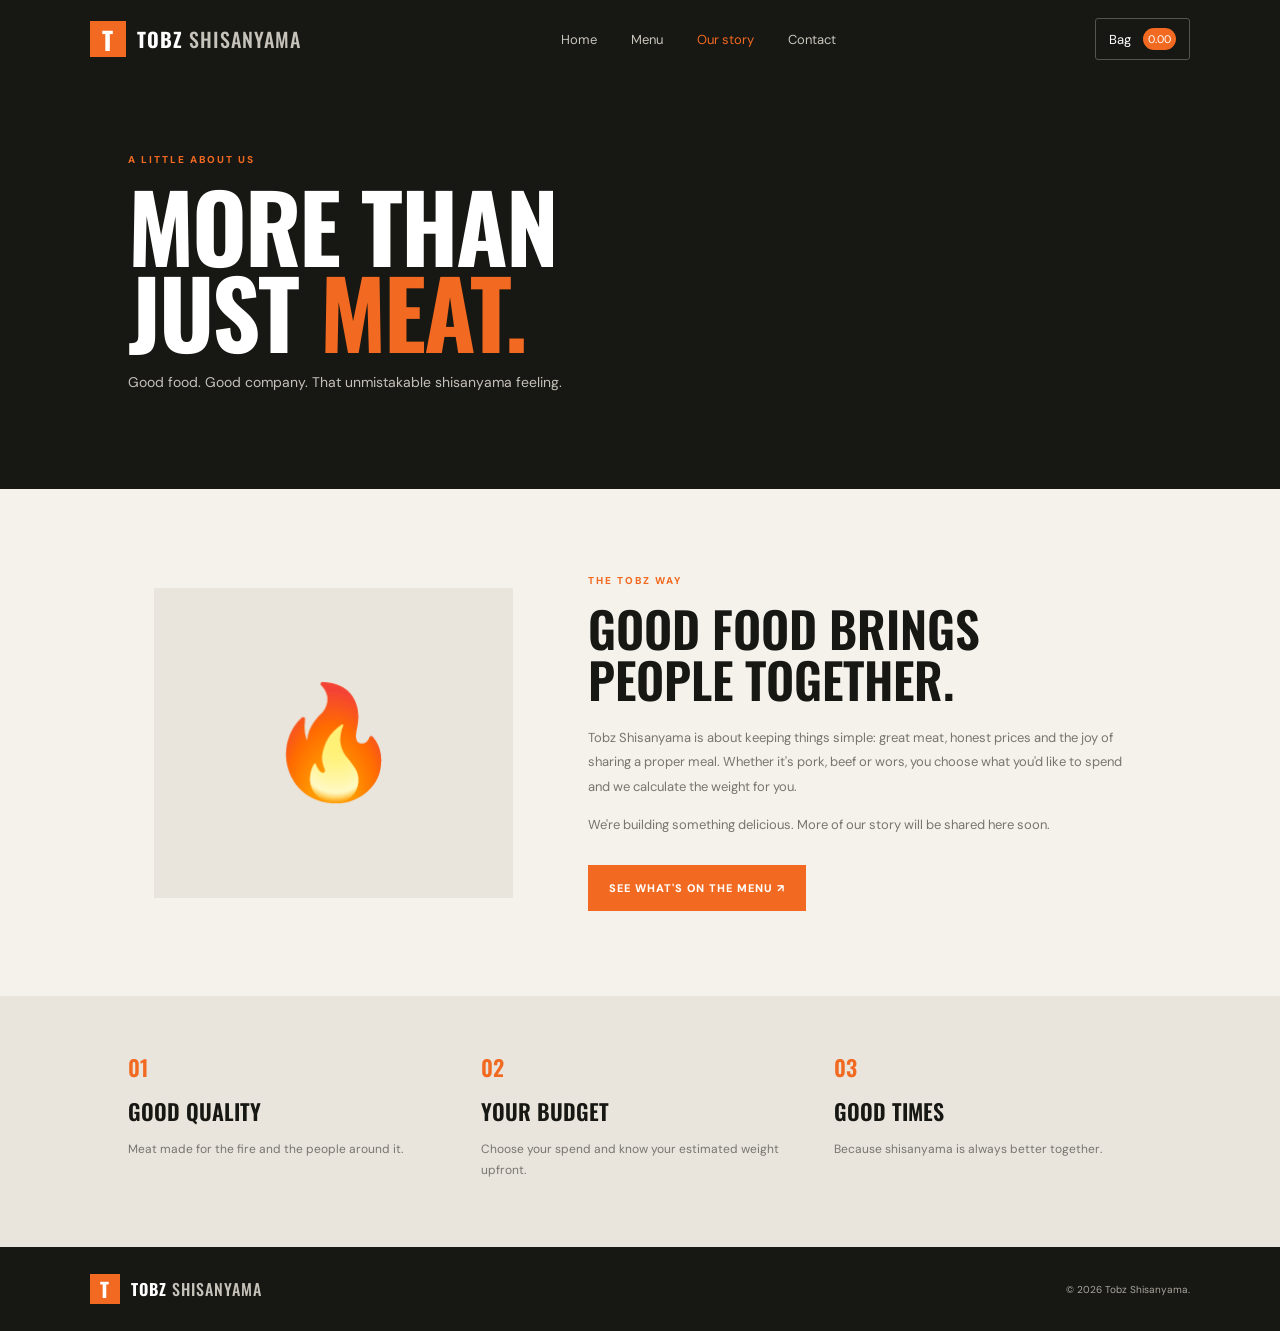
==== about.html @ 57b5cdc3 "Add about.html page" ====
<!DOCTYPE html><html lang="en"><head><meta charset="UTF-8"><meta name="viewport" content="width=device-width, initial-scale=1.0"><meta name="theme-color" content="#171714"><title>Our Story | Tobz Shisanyama</title><link rel="preconnect" href="https://fonts.googleapis.com"><link rel="preconnect" href="https://fonts.gstatic.com" crossorigin><link href="https://fonts.googleapis.com/css2?family=DM+Sans:wght@400;500;600;700;800&family=Oswald:wght@500;600;700&display=swap" rel="stylesheet"><link rel="stylesheet" href="style.css"></head><body>
<header class="site-header"><a class="brand" href="index.html"><span class="brand-mark">T</span><span>TOBZ<span class="brand-light"> SHISANYAMA</span></span></a><nav class="desktop-nav"><a href="index.html">Home</a><a href="menu.html">Menu</a><a class="active" href="about.html">Our story</a><a href="contact.html">Contact</a></nav><button class="cart-trigger" id="open-cart"><span>Bag</span><span class="cart-count" id="cart-count">0</span></button></header>
<main><section class="page-hero"><p class="eyebrow">A LITTLE ABOUT US</p><h1>MORE THAN<br>JUST <em>MEAT.</em></h1><p>Good food. Good company. That unmistakable shisanyama feeling.</p></section><section class="story-content"><div class="story-art">🔥</div><div><p class="eyebrow">THE TOBZ WAY</p><h2>GOOD FOOD BRINGS<br>PEOPLE TOGETHER.</h2><p>Tobz Shisanyama is about keeping things simple: great meat, honest prices and the joy of sharing a proper meal. Whether it's pork, beef or wors, you choose what you'd like to spend and we calculate the weight for you.</p><p>We're building something delicious. More of our story will be shared here soon.</p><a class="primary-button" href="menu.html">SEE WHAT'S ON THE MENU ↗</a></div></section><section class="values-row"><div><span>01</span><h3>GOOD QUALITY</h3><p>Meat made for the fire and the people around it.</p></div><div><span>02</span><h3>YOUR BUDGET</h3><p>Choose your spend and know your estimated weight upfront.</p></div><div><span>03</span><h3>GOOD TIMES</h3><p>Because shisanyama is always better together.</p></div></section></main>
<footer><a class="brand footer-brand" href="index.html"><span class="brand-mark">T</span><span>TOBZ<span class="brand-light"> SHISANYAMA</span></span></a><span>© <span class="year"></span> Tobz Shisanyama.</span></footer><nav class="mobile-nav"><a href="index.html"><span>⌂</span>Home</a><a href="menu.html"><span>☷</span>Menu</a><button id="mobile-cart"><span>▣</span>Bag <i id="mobile-cart-count">0</i></button><a class="selected" href="about.html"><span>✦</span>About</a><a href="contact.html"><span>⌖</span>Contact</a></nav>
<div class="cart-overlay" id="cart-overlay" aria-hidden="true"><aside class="cart-panel" role="dialog" aria-modal="true" aria-labelledby="cart-title"><div class="cart-header"><div><p class="eyebrow">YOUR ORDER</p><h2 id="cart-title">YOUR BAG</h2></div><button class="close-cart" id="close-cart">×</button></div><div class="cart-items" id="cart-items"></div><div class="cart-footer"><div class="cart-total"><span>Subtotal</span><strong id="cart-total">R0.00</strong></div><p class="cart-note">Delivery fees, if applicable, will be confirmed separately.</p><button class="checkout-button" id="checkout-button" disabled>CHECKOUT COMING SOON</button></div></aside></div><script src="script.js"></script></body></html>
---- style.css ----
:root{--ink:#171714;--paper:#f5f2eb;--orange:#f26a21;--muted:#77756f;--line:#dedbd3;--white:#fff;--font:'DM Sans',sans-serif;--display:'Oswald',sans-serif}*{box-sizing:border-box}html{scroll-behavior:smooth;scroll-padding-top:90px}body{margin:0;background:var(--paper);color:var(--ink);font-family:var(--font)}a{color:inherit;text-decoration:none}button,input{font:inherit}button{cursor:pointer}.site-header{height:78px;padding:0 7%;display:flex;align-items:center;justify-content:space-between;background:var(--ink);color:white;position:sticky;top:0;z-index:5}.brand{display:flex;align-items:center;gap:11px;font-family:var(--display);font-size:20px;font-weight:700;letter-spacing:1px}.brand-mark{display:grid;place-items:center;width:36px;height:36px;background:var(--orange);color:white;font-size:25px}.brand-light{font-weight:500;color:#c6c3bb}.desktop-nav{display:flex;gap:34px;color:#c9c6bd;font-size:13px}.desktop-nav a:hover,.desktop-nav a.active{color:var(--orange)}.cart-trigger{display:flex;align-items:center;gap:12px;border:1px solid #55534d;background:transparent;color:white;border-radius:3px;padding:9px 13px;font-size:13px}.cart-count{display:grid;place-items:center;min-width:22px;height:22px;padding:0 5px;border-radius:50px;background:var(--orange);font-size:11px}.hero{position:relative;min-height:570px;background:var(--ink);color:white;padding:78px 10% 75px;display:grid;grid-template-columns:1fr 1fr;align-items:center;gap:5%;overflow:hidden}.hero-copy{position:relative;z-index:1}.eyebrow{font-size:10px;font-weight:800;letter-spacing:2px;color:var(--orange);margin:0 0 16px}.eyebrow span{display:inline-block;width:23px;height:2px;background:var(--orange);vertical-align:middle;margin-right:8px}.hero h1,.page-hero h1{font:700 clamp(65px,8vw,108px)/.91 var(--display);letter-spacing:-2px;margin:0 0 25px}.hero h1 em,.page-hero h1 em{font-style:normal;color:var(--orange)}.hero-description{max-width:430px;color:#c4c1b9;font-size:14px;line-height:1.8;margin-bottom:28px}.primary-button{display:inline-flex;align-items:center;gap:24px;background:var(--orange);color:white;padding:16px 21px;font-size:11px;font-weight:800;letter-spacing:1px;border:0;transition:.2s}.primary-button:hover,.add-button:hover{background:#d9530e;transform:translateY(-2px)}.hero-note{margin-top:38px;color:#aaa79e;font-size:9px;letter-spacing:1.5px}.hero-visual{position:relative;min-height:340px;display:grid;place-items:center}.hero-image-placeholder{width:100%;height:340px;background:linear-gradient(140deg,#39352d,#24231e);border:1px solid #49453c;display:flex;flex-direction:column;align-items:center;justify-content:center;gap:15px;color:#aaa69b;font-size:9px;letter-spacing:2px;text-align:center}.placeholder-icon{font-size:65px}.hero-stamp{position:absolute;bottom:5px;left:-25px;width:100px;height:100px;background:var(--orange);border-radius:50%;display:flex;flex-direction:column;align-items:center;justify-content:center;transform:rotate(-12deg)}.hero-stamp strong{font:700 29px var(--display)}.hero-stamp span{font-size:8px;line-height:1.3;letter-spacing:1px;text-align:center}.hero-bottom{position:absolute;bottom:20px;left:10%;font:600 11px var(--display);letter-spacing:2px;color:#8b887e}.hero-bottom span{color:var(--orange);padding:0 9px}.home-intro{padding:68px 10%;display:flex;align-items:center;justify-content:space-between;gap:45px}.home-intro h2,.section-heading h2,.about-section h2,.contact-strip h2,.story-content h2{font:600 clamp(34px,4vw,49px)/1.05 var(--display);margin:0}.home-intro>p{max-width:420px;font-size:13px;line-height:1.8;color:var(--muted)}.quick-menu{padding:45px 10% 90px}.section-heading{display:flex;justify-content:space-between;align-items:end}.text-link{font-size:11px;font-weight:800;color:var(--orange);letter-spacing:1px}.quick-grid{display:grid;grid-template-columns:repeat(3,1fr);gap:18px;margin-top:30px}.quick-card{position:relative;background:#e9e5dc;padding:28px;min-height:205px;display:flex;flex-direction:column;align-items:flex-start;justify-content:flex-end;transition:.2s}.quick-card:hover{transform:translateY(-4px);background:#e2dcd0}.quick-emoji{position:absolute;top:20px;right:22px;font-size:40px}.quick-type{font-size:10px;font-weight:800;letter-spacing:2px;color:var(--orange)}.quick-card strong{font:600 32px var(--display);margin-top:7px}.quick-card strong small{font:400 12px var(--font);color:var(--muted)}.quick-arrow{position:absolute;bottom:25px;right:25px;font-size:22px}.contact-strip{padding:70px 10%;display:flex;justify-content:space-between;align-items:center;gap:20px}.contact-strip .eyebrow{margin-bottom:12px}footer{background:var(--ink);color:#aaa79e;padding:27px 7%;display:flex;justify-content:space-between;align-items:center;font-size:10px}.footer-brand{color:white;font-size:16px}.footer-brand .brand-mark{width:30px;height:30px;font-size:20px}.page-hero{background:var(--ink);color:white;padding:75px 10% 80px}.page-hero h1{font-size:clamp(60px,8vw,94px);margin-bottom:18px}.page-hero>p:last-child{max-width:540px;color:#c4c1b9;font-size:14px;line-height:1.7}.menu-section{padding:55px 10% 90px}.price-explainer{display:flex;align-items:center;gap:17px;background:#e9e5dc;padding:20px 23px;margin-bottom:28px}.explainer-icon{display:grid;place-items:center;flex:0 0 42px;height:42px;background:var(--orange);color:white;font-size:26px}.price-explainer strong{font:600 19px var(--display)}.price-explainer p{font-size:11px;color:var(--muted);margin:5px 0 0}.category-tabs{display:flex;gap:8px;margin:28px 0}.category-tab{border:1px solid var(--line);background:transparent;padding:10px 19px;font-size:11px;font-weight:700;color:#68665f;border-radius:2px}.category-tab.active,.category-tab:hover{background:var(--ink);border-color:var(--ink);color:white}.product-grid{display:grid;grid-template-columns:repeat(3,1fr);gap:20px}.product-card{background:white;border:1px solid #e9e6df;min-width:0;scroll-margin-top:95px}.product-image-placeholder{height:205px;background:#e9e5dc;display:flex;flex-direction:column;justify-content:center;align-items:center;gap:10px;color:#aaa397}.product-image-placeholder span{font-size:48px}.product-image-placeholder small{font-size:8px;letter-spacing:2px}.product-info{padding:20px}.product-category{font-size:9px;font-weight:800;letter-spacing:1.7px;color:var(--orange)}.product-info h3{font:600 25px var(--display);margin:7px 0}.product-price{font-size:13px;font-weight:800;margin:0 0 20px}.product-price span{font-weight:400;color:var(--muted)}.amount-label{display:block;font-size:9px;font-weight:800;letter-spacing:1px;color:#77756f}.amount-input-wrap{height:47px;margin-top:9px;border:1px solid var(--line);display:flex;align-items:center;background:#fff}.amount-input-wrap b{padding-left:13px;color:var(--orange);font-size:15px}.amount-input-wrap input{width:100%;height:100%;border:0;outline:0;padding:0 12px;font-size:16px;font-weight:700;color:var(--ink);background:transparent}.amount-input-wrap:focus-within{border-color:var(--orange)}.weight-result{display:flex;justify-content:space-between;align-items:center;padding:14px 0;border-bottom:1px solid var(--line);margin-bottom:15px}.weight-result span{font-size:9px;font-weight:800;letter-spacing:1px;color:var(--muted)}.weight-result strong{font:600 22px var(--display)}.add-button{width:100%;display:flex;justify-content:space-between;align-items:center;background:var(--ink);color:white;border:0;padding:14px 16px;font-size:10px;font-weight:800;letter-spacing:1px;transition:.2s}.add-button span{font-size:17px}.menu-footnote{font-size:10px;color:var(--muted);margin-top:23px}.story-content{padding:85px 12%;display:grid;grid-template-columns:.8fr 1.2fr;gap:75px;align-items:center}.story-art{min-height:310px;background:#e9e5dc;display:grid;place-items:center;font-size:110px}.story-content h2{margin-bottom:20px}.story-content p:not(.eyebrow){font-size:13px;line-height:1.9;color:var(--muted)}.story-content .primary-button{margin-top:15px}.values-row{background:#e9e5dc;padding:55px 10%;display:grid;grid-template-columns:repeat(3,1fr);gap:35px}.values-row span{color:var(--orange);font:600 22px var(--display)}.values-row h3{font:600 22px var(--display);margin:12px 0 5px}.values-row p{font-size:12px;color:var(--muted);line-height:1.7}.contact-content{padding:65px 10% 85px;display:grid;grid-template-columns:repeat(3,1fr);gap:18px}.contact-card{background:#e9e5dc;padding:27px;min-height:225px}.contact-icon{font-size:27px;color:var(--orange)}.contact-card .eyebrow{margin:17px 0 8px}.contact-card h2{font:600 23px var(--display);margin:0}.contact-card p:last-child{font-size:12px;color:var(--muted);line-height:1.6}.mobile-nav{display:none}.cart-overlay{position:fixed;inset:0;background:#0009;z-index:20;display:flex;justify-content:flex-end;opacity:0;visibility:hidden;transition:.25s}.cart-overlay.open{opacity:1;visibility:visible}.cart-panel{background:var(--paper);width:min(450px,100%);height:100%;padding:27px;display:flex;flex-direction:column;transform:translateX(100%);transition:.25s}.cart-overlay.open .cart-panel{transform:translateX(0)}.cart-header{display:flex;justify-content:space-between;align-items:center;border-bottom:1px solid var(--line);padding-bottom:18px}.cart-header .eyebrow{margin-bottom:7px}.cart-header h2{font:600 29px var(--display);margin:0}.close-cart{font-size:30px;border:0;background:none}.cart-items{flex:1;overflow:auto;padding:12px 0}.empty-cart{text-align:center;padding:65px 10px;color:var(--muted)}.empty-cart span{font-size:40px}.empty-cart h3{color:var(--ink);font:600 23px var(--display)}.empty-cart p{font-size:12px}.cart-footer{border-top:1px solid var(--line);padding-top:18px}.cart-total{display:flex;justify-content:space-between;font-size:14px}.cart-total strong{font-size:18px}.cart-note{font-size:10px;color:var(--muted);line-height:1.5}.checkout-button{width:100%;padding:16px;background:var(--ink);color:white;border:0;font-size:11px;font-weight:800;letter-spacing:1px}.checkout-button:disabled{opacity:.4;cursor:not-allowed}.cart-line{display:flex;justify-content:space-between;gap:12px;padding:15px 0;border-bottom:1px solid var(--line)}.cart-line h4{margin:0 0 5px;font:600 19px var(--display)}.cart-line p{font-size:11px;color:var(--muted);margin:0}.cart-line input{width:82px;padding:8px;border:1px solid var(--line);background:white}.remove-item{border:0;background:none;color:#b64b25;font-size:11px;padding:9px 0}.cart-line-price{font-weight:800;color:var(--ink);margin-top:5px!important}.sr-only{position:absolute;width:1px;height:1px;padding:0;margin:-1px;overflow:hidden;clip:rect(0,0,0,0);white-space:nowrap;border:0}
@media(max-width:800px){.site-header{height:68px;padding:0 5%}.brand{font-size:16px}.desktop-nav{gap:16px;font-size:11px}.hero{padding:65px 7% 75px;min-height:auto}.hero h1{font-size:75px}.hero-visual,.hero-image-placeholder{min-height:270px;height:270px}.home-intro{padding:55px 7%;gap:25px}.quick-menu{padding:40px 7% 65px}.menu-section{padding:42px 6% 75px}.product-grid{grid-template-columns:repeat(2,1fr)}.product-image-placeholder{height:170px}.story-content{padding:60px 7%;gap:35px}.contact-content{padding:50px 7%;gap:12px}.contact-card{padding:20px}.values-row{padding:45px 7%;gap:20px}}
@media(max-width:600px){body{padding-bottom:68px}.site-header{height:64px;padding:0 5%}.brand{font-size:16px}.brand-light{display:none}.desktop-nav{display:none}.cart-trigger{padding:7px 10px}.hero{grid-template-columns:1fr;padding:55px 7% 76px;gap:30px}.hero h1{font-size:73px}.hero-description{font-size:13px}.hero-visual,.hero-image-placeholder{height:235px;min-height:235px}.hero-stamp{width:82px;height:82px;left:-9px}.hero-bottom{left:7%;font-size:9px}.home-intro{padding:48px 7%;display:block}.home-intro h2,.section-heading h2{font-size:37px}.home-intro>p{margin-top:16px}.quick-menu{padding:35px 6% 55px}.section-heading{align-items:flex-start;gap:15px;flex-direction:column}.quick-grid{grid-template-columns:1fr;gap:10px}.quick-card{min-height:155px}.contact-strip{padding:50px 7%;align-items:flex-start;flex-direction:column}.contact-strip h2{font-size:35px}.page-hero{padding:58px 7% 60px}.page-hero h1{font-size:68px}.menu-section{padding:30px 5% 55px}.price-explainer{padding:15px;align-items:flex-start}.price-explainer strong{font-size:16px}.category-tabs{overflow-x:auto;white-space:nowrap}.category-tab{flex:0 0 auto}.product-grid{grid-template-columns:1fr;gap:15px}.product-image-placeholder{height:200px}.product-info{padding:19px}.story-content{padding:48px 7%;grid-template-columns:1fr;gap:28px}.story-art{min-height:180px;font-size:80px}.values-row{padding:40px 8%;grid-template-columns:1fr;gap:22px}.values-row h3{margin:6px 0}.contact-content{padding:35px 6% 50px;grid-template-columns:1fr}.contact-card{min-height:160px}.mobile-nav{position:fixed;bottom:0;left:0;right:0;height:66px;z-index:9;background:#fff;border-top:1px solid var(--line);display:flex;justify-content:space-around;align-items:center;padding:4px 5px calc(4px + env(safe-area-inset-bottom));box-shadow:0 -4px 18px #1717140c}.mobile-nav a,.mobile-nav button{position:relative;display:flex;flex:1;flex-direction:column;align-items:center;justify-content:center;gap:3px;background:none;border:0;color:#89867e;font-size:9px;font-weight:700}.mobile-nav a span,.mobile-nav button span{font-size:19px;line-height:1.1}.mobile-nav .selected{color:var(--orange)}.mobile-nav i{position:absolute;top:0;right:calc(50% - 21px);font-style:normal;font-size:8px;min-width:15px;height:15px;border-radius:50%;background:var(--orange);color:white;display:grid;place-items:center}.cart-panel{padding:22px}.footer-brand{font-size:15px}footer{padding:24px 6%;gap:12px;align-items:flex-start;flex-direction:column}}
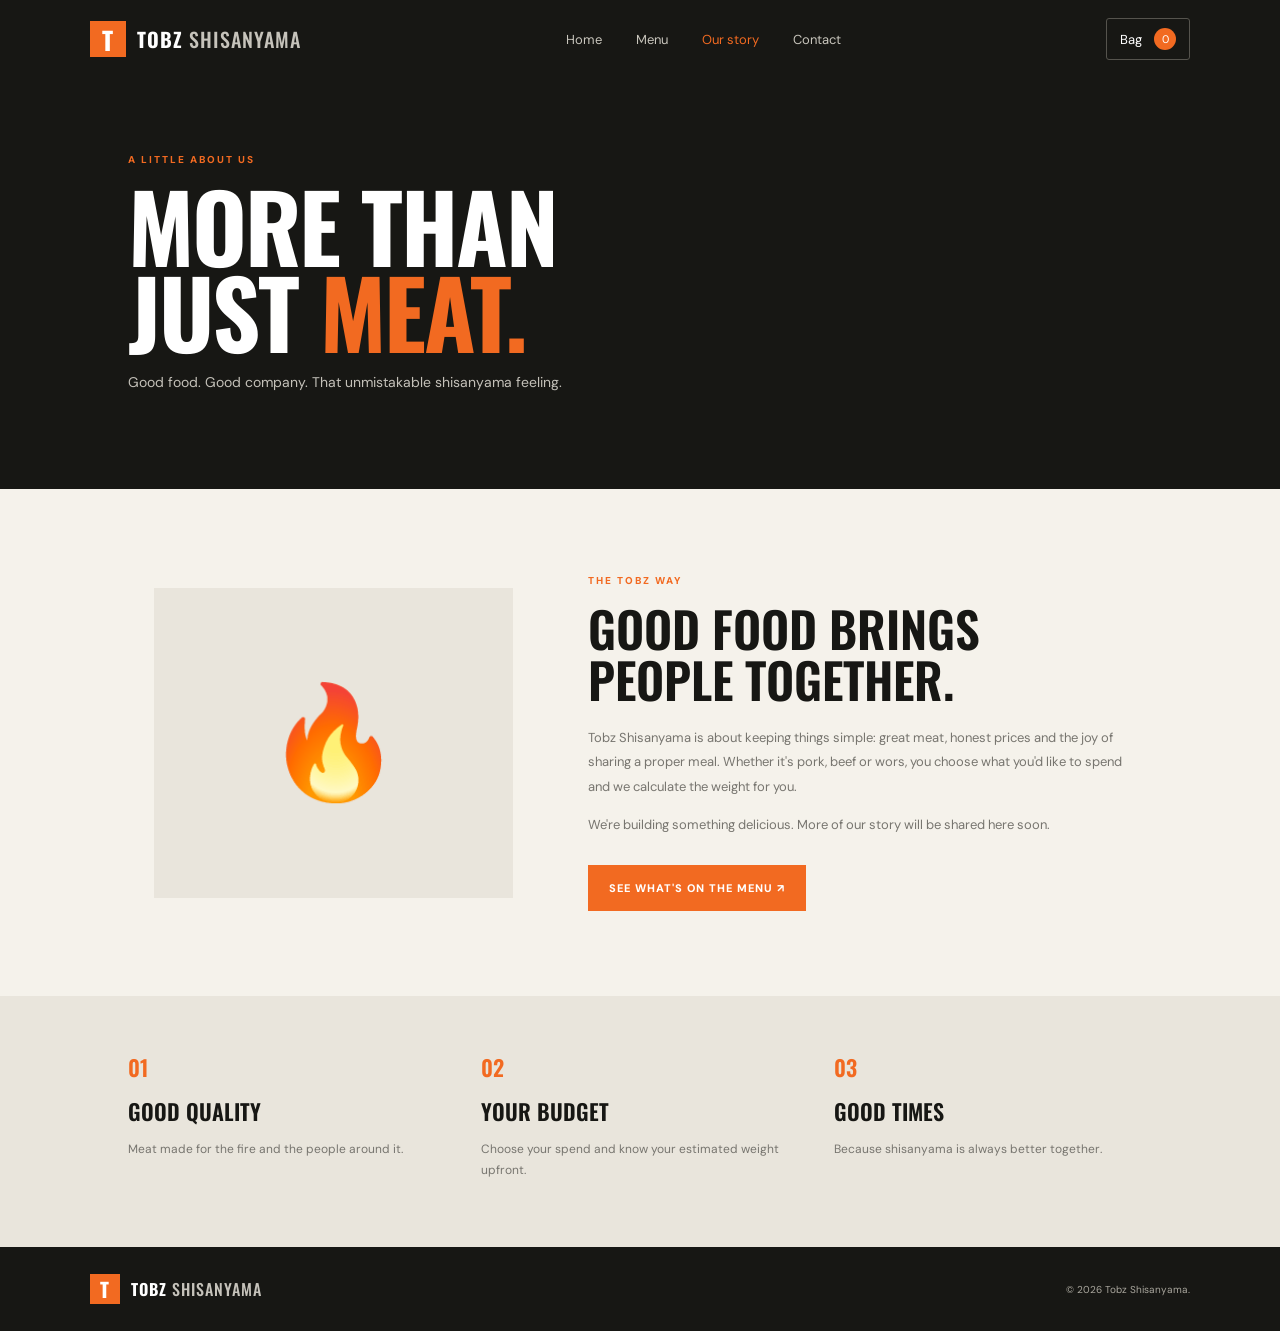
==== commit 8527e0ae: "Integrate PWA metadata and service worker" ====
--- a/about.html
+++ b/about.html
@@ -1,5 +1,22 @@
-<!DOCTYPE html><html lang="en"><head><meta charset="UTF-8"><meta name="viewport" content="width=device-width, initial-scale=1.0"><meta name="theme-color" content="#171714"><title>Our Story | Tobz Shisanyama</title><link rel="preconnect" href="https://fonts.googleapis.com"><link rel="preconnect" href="https://fonts.gstatic.com" crossorigin><link href="https://fonts.googleapis.com/css2?family=DM+Sans:wght@400;500;600;700;800&family=Oswald:wght@500;600;700&display=swap" rel="stylesheet"><link rel="stylesheet" href="style.css"></head><body>
+<!DOCTYPE html><html lang="en"><head><meta charset="UTF-8"><meta name="viewport" content="width=device-width, initial-scale=1.0"><meta name="theme-color" content="#171714"><title>Our Story | Tobz Shisanyama</title><link rel="preconnect" href="https://fonts.googleapis.com"><link rel="preconnect" href="https://fonts.gstatic.com" crossorigin><link href="https://fonts.googleapis.com/css2?family=DM+Sans:wght@400;500;600;700;800&family=Oswald:wght@500;600;700&display=swap" rel="stylesheet"><link rel="stylesheet" href="style.css">
+  <link rel="manifest" href="./manifest.json">
+  <link rel="icon" type="image/png" sizes="192x192" href="./icons/icon-192.png">
+  <link rel="apple-touch-icon" href="./icons/icon-192.png">
+  <meta name="apple-mobile-web-app-capable" content="yes">
+  <meta name="apple-mobile-web-app-status-bar-style" content="black-translucent">
+  <meta name="apple-mobile-web-app-title" content="Tobz Shisanyama">
+  <meta name="mobile-web-app-capable" content="yes">
+  <meta name="msapplication-TileColor" content="#171714">
+</head><body>
 <header class="site-header"><a class="brand" href="index.html"><span class="brand-mark">T</span><span>TOBZ<span class="brand-light"> SHISANYAMA</span></span></a><nav class="desktop-nav"><a href="index.html">Home</a><a href="menu.html">Menu</a><a class="active" href="about.html">Our story</a><a href="contact.html">Contact</a></nav><button class="cart-trigger" id="open-cart"><span>Bag</span><span class="cart-count" id="cart-count">0</span></button></header>
 <main><section class="page-hero"><p class="eyebrow">A LITTLE ABOUT US</p><h1>MORE THAN<br>JUST <em>MEAT.</em></h1><p>Good food. Good company. That unmistakable shisanyama feeling.</p></section><section class="story-content"><div class="story-art">🔥</div><div><p class="eyebrow">THE TOBZ WAY</p><h2>GOOD FOOD BRINGS<br>PEOPLE TOGETHER.</h2><p>Tobz Shisanyama is about keeping things simple: great meat, honest prices and the joy of sharing a proper meal. Whether it's pork, beef or wors, you choose what you'd like to spend and we calculate the weight for you.</p><p>We're building something delicious. More of our story will be shared here soon.</p><a class="primary-button" href="menu.html">SEE WHAT'S ON THE MENU ↗</a></div></section><section class="values-row"><div><span>01</span><h3>GOOD QUALITY</h3><p>Meat made for the fire and the people around it.</p></div><div><span>02</span><h3>YOUR BUDGET</h3><p>Choose your spend and know your estimated weight upfront.</p></div><div><span>03</span><h3>GOOD TIMES</h3><p>Because shisanyama is always better together.</p></div></section></main>
 <footer><a class="brand footer-brand" href="index.html"><span class="brand-mark">T</span><span>TOBZ<span class="brand-light"> SHISANYAMA</span></span></a><span>© <span class="year"></span> Tobz Shisanyama.</span></footer><nav class="mobile-nav"><a href="index.html"><span>⌂</span>Home</a><a href="menu.html"><span>☷</span>Menu</a><button id="mobile-cart"><span>▣</span>Bag <i id="mobile-cart-count">0</i></button><a class="selected" href="about.html"><span>✦</span>About</a><a href="contact.html"><span>⌖</span>Contact</a></nav>
-<div class="cart-overlay" id="cart-overlay" aria-hidden="true"><aside class="cart-panel" role="dialog" aria-modal="true" aria-labelledby="cart-title"><div class="cart-header"><div><p class="eyebrow">YOUR ORDER</p><h2 id="cart-title">YOUR BAG</h2></div><button class="close-cart" id="close-cart">×</button></div><div class="cart-items" id="cart-items"></div><div class="cart-footer"><div class="cart-total"><span>Subtotal</span><strong id="cart-total">R0.00</strong></div><p class="cart-note">Delivery fees, if applicable, will be confirmed separately.</p><button class="checkout-button" id="checkout-button" disabled>CHECKOUT COMING SOON</button></div></aside></div><script src="script.js"></script></body></html>+<div class="cart-overlay" id="cart-overlay" aria-hidden="true"><aside class="cart-panel" role="dialog" aria-modal="true" aria-labelledby="cart-title"><div class="cart-header"><div><p class="eyebrow">YOUR ORDER</p><h2 id="cart-title">YOUR BAG</h2></div><button class="close-cart" id="close-cart">×</button></div><div class="cart-items" id="cart-items"></div><div class="cart-footer"><div class="cart-total"><span>Subtotal</span><strong id="cart-total">R0.00</strong></div><p class="cart-note">Delivery fees, if applicable, will be confirmed separately.</p><button class="checkout-button" id="checkout-button" disabled>CHECKOUT COMING SOON</button></div></aside></div><script src="script.js"></script>
+<script>
+if ("serviceWorker" in navigator) {
+  window.addEventListener("load", () => {
+    navigator.serviceWorker.register("./service-worker.js", { scope: "./" }).catch(() => {});
+  });
+}
+</script>
+</body></html>
--- a/style.css
+++ b/style.css
@@ -1,3 +1,12 @@
 :root{--ink:#171714;--paper:#f5f2eb;--orange:#f26a21;--muted:#77756f;--line:#dedbd3;--white:#fff;--font:'DM Sans',sans-serif;--display:'Oswald',sans-serif}*{box-sizing:border-box}html{scroll-behavior:smooth;scroll-padding-top:90px}body{margin:0;background:var(--paper);color:var(--ink);font-family:var(--font)}a{color:inherit;text-decoration:none}button,input{font:inherit}button{cursor:pointer}.site-header{height:78px;padding:0 7%;display:flex;align-items:center;justify-content:space-between;background:var(--ink);color:white;position:sticky;top:0;z-index:5}.brand{display:flex;align-items:center;gap:11px;font-family:var(--display);font-size:20px;font-weight:700;letter-spacing:1px}.brand-mark{display:grid;place-items:center;width:36px;height:36px;background:var(--orange);color:white;font-size:25px}.brand-light{font-weight:500;color:#c6c3bb}.desktop-nav{display:flex;gap:34px;color:#c9c6bd;font-size:13px}.desktop-nav a:hover,.desktop-nav a.active{color:var(--orange)}.cart-trigger{display:flex;align-items:center;gap:12px;border:1px solid #55534d;background:transparent;color:white;border-radius:3px;padding:9px 13px;font-size:13px}.cart-count{display:grid;place-items:center;min-width:22px;height:22px;padding:0 5px;border-radius:50px;background:var(--orange);font-size:11px}.hero{position:relative;min-height:570px;background:var(--ink);color:white;padding:78px 10% 75px;display:grid;grid-template-columns:1fr 1fr;align-items:center;gap:5%;overflow:hidden}.hero-copy{position:relative;z-index:1}.eyebrow{font-size:10px;font-weight:800;letter-spacing:2px;color:var(--orange);margin:0 0 16px}.eyebrow span{display:inline-block;width:23px;height:2px;background:var(--orange);vertical-align:middle;margin-right:8px}.hero h1,.page-hero h1{font:700 clamp(65px,8vw,108px)/.91 var(--display);letter-spacing:-2px;margin:0 0 25px}.hero h1 em,.page-hero h1 em{font-style:normal;color:var(--orange)}.hero-description{max-width:430px;color:#c4c1b9;font-size:14px;line-height:1.8;margin-bottom:28px}.primary-button{display:inline-flex;align-items:center;gap:24px;background:var(--orange);color:white;padding:16px 21px;font-size:11px;font-weight:800;letter-spacing:1px;border:0;transition:.2s}.primary-button:hover,.add-button:hover{background:#d9530e;transform:translateY(-2px)}.hero-note{margin-top:38px;color:#aaa79e;font-size:9px;letter-spacing:1.5px}.hero-visual{position:relative;min-height:340px;display:grid;place-items:center}.hero-image-placeholder{width:100%;height:340px;background:linear-gradient(140deg,#39352d,#24231e);border:1px solid #49453c;display:flex;flex-direction:column;align-items:center;justify-content:center;gap:15px;color:#aaa69b;font-size:9px;letter-spacing:2px;text-align:center}.placeholder-icon{font-size:65px}.hero-stamp{position:absolute;bottom:5px;left:-25px;width:100px;height:100px;background:var(--orange);border-radius:50%;display:flex;flex-direction:column;align-items:center;justify-content:center;transform:rotate(-12deg)}.hero-stamp strong{font:700 29px var(--display)}.hero-stamp span{font-size:8px;line-height:1.3;letter-spacing:1px;text-align:center}.hero-bottom{position:absolute;bottom:20px;left:10%;font:600 11px var(--display);letter-spacing:2px;color:#8b887e}.hero-bottom span{color:var(--orange);padding:0 9px}.home-intro{padding:68px 10%;display:flex;align-items:center;justify-content:space-between;gap:45px}.home-intro h2,.section-heading h2,.about-section h2,.contact-strip h2,.story-content h2{font:600 clamp(34px,4vw,49px)/1.05 var(--display);margin:0}.home-intro>p{max-width:420px;font-size:13px;line-height:1.8;color:var(--muted)}.quick-menu{padding:45px 10% 90px}.section-heading{display:flex;justify-content:space-between;align-items:end}.text-link{font-size:11px;font-weight:800;color:var(--orange);letter-spacing:1px}.quick-grid{display:grid;grid-template-columns:repeat(3,1fr);gap:18px;margin-top:30px}.quick-card{position:relative;background:#e9e5dc;padding:28px;min-height:205px;display:flex;flex-direction:column;align-items:flex-start;justify-content:flex-end;transition:.2s}.quick-card:hover{transform:translateY(-4px);background:#e2dcd0}.quick-emoji{position:absolute;top:20px;right:22px;font-size:40px}.quick-type{font-size:10px;font-weight:800;letter-spacing:2px;color:var(--orange)}.quick-card strong{font:600 32px var(--display);margin-top:7px}.quick-card strong small{font:400 12px var(--font);color:var(--muted)}.quick-arrow{position:absolute;bottom:25px;right:25px;font-size:22px}.contact-strip{padding:70px 10%;display:flex;justify-content:space-between;align-items:center;gap:20px}.contact-strip .eyebrow{margin-bottom:12px}footer{background:var(--ink);color:#aaa79e;padding:27px 7%;display:flex;justify-content:space-between;align-items:center;font-size:10px}.footer-brand{color:white;font-size:16px}.footer-brand .brand-mark{width:30px;height:30px;font-size:20px}.page-hero{background:var(--ink);color:white;padding:75px 10% 80px}.page-hero h1{font-size:clamp(60px,8vw,94px);margin-bottom:18px}.page-hero>p:last-child{max-width:540px;color:#c4c1b9;font-size:14px;line-height:1.7}.menu-section{padding:55px 10% 90px}.price-explainer{display:flex;align-items:center;gap:17px;background:#e9e5dc;padding:20px 23px;margin-bottom:28px}.explainer-icon{display:grid;place-items:center;flex:0 0 42px;height:42px;background:var(--orange);color:white;font-size:26px}.price-explainer strong{font:600 19px var(--display)}.price-explainer p{font-size:11px;color:var(--muted);margin:5px 0 0}.category-tabs{display:flex;gap:8px;margin:28px 0}.category-tab{border:1px solid var(--line);background:transparent;padding:10px 19px;font-size:11px;font-weight:700;color:#68665f;border-radius:2px}.category-tab.active,.category-tab:hover{background:var(--ink);border-color:var(--ink);color:white}.product-grid{display:grid;grid-template-columns:repeat(3,1fr);gap:20px}.product-card{background:white;border:1px solid #e9e6df;min-width:0;scroll-margin-top:95px}.product-image-placeholder{height:205px;background:#e9e5dc;display:flex;flex-direction:column;justify-content:center;align-items:center;gap:10px;color:#aaa397}.product-image-placeholder span{font-size:48px}.product-image-placeholder small{font-size:8px;letter-spacing:2px}.product-info{padding:20px}.product-category{font-size:9px;font-weight:800;letter-spacing:1.7px;color:var(--orange)}.product-info h3{font:600 25px var(--display);margin:7px 0}.product-price{font-size:13px;font-weight:800;margin:0 0 20px}.product-price span{font-weight:400;color:var(--muted)}.amount-label{display:block;font-size:9px;font-weight:800;letter-spacing:1px;color:#77756f}.amount-input-wrap{height:47px;margin-top:9px;border:1px solid var(--line);display:flex;align-items:center;background:#fff}.amount-input-wrap b{padding-left:13px;color:var(--orange);font-size:15px}.amount-input-wrap input{width:100%;height:100%;border:0;outline:0;padding:0 12px;font-size:16px;font-weight:700;color:var(--ink);background:transparent}.amount-input-wrap:focus-within{border-color:var(--orange)}.weight-result{display:flex;justify-content:space-between;align-items:center;padding:14px 0;border-bottom:1px solid var(--line);margin-bottom:15px}.weight-result span{font-size:9px;font-weight:800;letter-spacing:1px;color:var(--muted)}.weight-result strong{font:600 22px var(--display)}.add-button{width:100%;display:flex;justify-content:space-between;align-items:center;background:var(--ink);color:white;border:0;padding:14px 16px;font-size:10px;font-weight:800;letter-spacing:1px;transition:.2s}.add-button span{font-size:17px}.menu-footnote{font-size:10px;color:var(--muted);margin-top:23px}.story-content{padding:85px 12%;display:grid;grid-template-columns:.8fr 1.2fr;gap:75px;align-items:center}.story-art{min-height:310px;background:#e9e5dc;display:grid;place-items:center;font-size:110px}.story-content h2{margin-bottom:20px}.story-content p:not(.eyebrow){font-size:13px;line-height:1.9;color:var(--muted)}.story-content .primary-button{margin-top:15px}.values-row{background:#e9e5dc;padding:55px 10%;display:grid;grid-template-columns:repeat(3,1fr);gap:35px}.values-row span{color:var(--orange);font:600 22px var(--display)}.values-row h3{font:600 22px var(--display);margin:12px 0 5px}.values-row p{font-size:12px;color:var(--muted);line-height:1.7}.contact-content{padding:65px 10% 85px;display:grid;grid-template-columns:repeat(3,1fr);gap:18px}.contact-card{background:#e9e5dc;padding:27px;min-height:225px}.contact-icon{font-size:27px;color:var(--orange)}.contact-card .eyebrow{margin:17px 0 8px}.contact-card h2{font:600 23px var(--display);margin:0}.contact-card p:last-child{font-size:12px;color:var(--muted);line-height:1.6}.mobile-nav{display:none}.cart-overlay{position:fixed;inset:0;background:#0009;z-index:20;display:flex;justify-content:flex-end;opacity:0;visibility:hidden;transition:.25s}.cart-overlay.open{opacity:1;visibility:visible}.cart-panel{background:var(--paper);width:min(450px,100%);height:100%;padding:27px;display:flex;flex-direction:column;transform:translateX(100%);transition:.25s}.cart-overlay.open .cart-panel{transform:translateX(0)}.cart-header{display:flex;justify-content:space-between;align-items:center;border-bottom:1px solid var(--line);padding-bottom:18px}.cart-header .eyebrow{margin-bottom:7px}.cart-header h2{font:600 29px var(--display);margin:0}.close-cart{font-size:30px;border:0;background:none}.cart-items{flex:1;overflow:auto;padding:12px 0}.empty-cart{text-align:center;padding:65px 10px;color:var(--muted)}.empty-cart span{font-size:40px}.empty-cart h3{color:var(--ink);font:600 23px var(--display)}.empty-cart p{font-size:12px}.cart-footer{border-top:1px solid var(--line);padding-top:18px}.cart-total{display:flex;justify-content:space-between;font-size:14px}.cart-total strong{font-size:18px}.cart-note{font-size:10px;color:var(--muted);line-height:1.5}.checkout-button{width:100%;padding:16px;background:var(--ink);color:white;border:0;font-size:11px;font-weight:800;letter-spacing:1px}.checkout-button:disabled{opacity:.4;cursor:not-allowed}.cart-line{display:flex;justify-content:space-between;gap:12px;padding:15px 0;border-bottom:1px solid var(--line)}.cart-line h4{margin:0 0 5px;font:600 19px var(--display)}.cart-line p{font-size:11px;color:var(--muted);margin:0}.cart-line input{width:82px;padding:8px;border:1px solid var(--line);background:white}.remove-item{border:0;background:none;color:#b64b25;font-size:11px;padding:9px 0}.cart-line-price{font-weight:800;color:var(--ink);margin-top:5px!important}.sr-only{position:absolute;width:1px;height:1px;padding:0;margin:-1px;overflow:hidden;clip:rect(0,0,0,0);white-space:nowrap;border:0}
 @media(max-width:800px){.site-header{height:68px;padding:0 5%}.brand{font-size:16px}.desktop-nav{gap:16px;font-size:11px}.hero{padding:65px 7% 75px;min-height:auto}.hero h1{font-size:75px}.hero-visual,.hero-image-placeholder{min-height:270px;height:270px}.home-intro{padding:55px 7%;gap:25px}.quick-menu{padding:40px 7% 65px}.menu-section{padding:42px 6% 75px}.product-grid{grid-template-columns:repeat(2,1fr)}.product-image-placeholder{height:170px}.story-content{padding:60px 7%;gap:35px}.contact-content{padding:50px 7%;gap:12px}.contact-card{padding:20px}.values-row{padding:45px 7%;gap:20px}}
 @media(max-width:600px){body{padding-bottom:68px}.site-header{height:64px;padding:0 5%}.brand{font-size:16px}.brand-light{display:none}.desktop-nav{display:none}.cart-trigger{padding:7px 10px}.hero{grid-template-columns:1fr;padding:55px 7% 76px;gap:30px}.hero h1{font-size:73px}.hero-description{font-size:13px}.hero-visual,.hero-image-placeholder{height:235px;min-height:235px}.hero-stamp{width:82px;height:82px;left:-9px}.hero-bottom{left:7%;font-size:9px}.home-intro{padding:48px 7%;display:block}.home-intro h2,.section-heading h2{font-size:37px}.home-intro>p{margin-top:16px}.quick-menu{padding:35px 6% 55px}.section-heading{align-items:flex-start;gap:15px;flex-direction:column}.quick-grid{grid-template-columns:1fr;gap:10px}.quick-card{min-height:155px}.contact-strip{padding:50px 7%;align-items:flex-start;flex-direction:column}.contact-strip h2{font-size:35px}.page-hero{padding:58px 7% 60px}.page-hero h1{font-size:68px}.menu-section{padding:30px 5% 55px}.price-explainer{padding:15px;align-items:flex-start}.price-explainer strong{font-size:16px}.category-tabs{overflow-x:auto;white-space:nowrap}.category-tab{flex:0 0 auto}.product-grid{grid-template-columns:1fr;gap:15px}.product-image-placeholder{height:200px}.product-info{padding:19px}.story-content{padding:48px 7%;grid-template-columns:1fr;gap:28px}.story-art{min-height:180px;font-size:80px}.values-row{padding:40px 8%;grid-template-columns:1fr;gap:22px}.values-row h3{margin:6px 0}.contact-content{padding:35px 6% 50px;grid-template-columns:1fr}.contact-card{min-height:160px}.mobile-nav{position:fixed;bottom:0;left:0;right:0;height:66px;z-index:9;background:#fff;border-top:1px solid var(--line);display:flex;justify-content:space-around;align-items:center;padding:4px 5px calc(4px + env(safe-area-inset-bottom));box-shadow:0 -4px 18px #1717140c}.mobile-nav a,.mobile-nav button{position:relative;display:flex;flex:1;flex-direction:column;align-items:center;justify-content:center;gap:3px;background:none;border:0;color:#89867e;font-size:9px;font-weight:700}.mobile-nav a span,.mobile-nav button span{font-size:19px;line-height:1.1}.mobile-nav .selected{color:var(--orange)}.mobile-nav i{position:absolute;top:0;right:calc(50% - 21px);font-style:normal;font-size:8px;min-width:15px;height:15px;border-radius:50%;background:var(--orange);color:white;display:grid;place-items:center}.cart-panel{padding:22px}.footer-brand{font-size:15px}footer{padding:24px 6%;gap:12px;align-items:flex-start;flex-direction:column}}
+
+
+/* Sandbox checkout */
+.checkout-page{max-width:1100px;margin:0 auto;padding:55px 7% 85px}
+.checkout-heading{margin-bottom:30px}.checkout-heading h1{font:600 clamp(44px,6vw,68px)/1 var(--display);margin:0 0 12px}.checkout-heading h1 em{font-style:normal;color:var(--orange)}.checkout-heading>p:last-child{font-size:13px;color:var(--muted);line-height:1.7}
+.sandbox-notice{padding:15px 18px;background:#fff0e6;border:1px solid #f4c5a9;color:#8e3c14;font-size:12px;line-height:1.6;margin-bottom:25px}.sandbox-notice strong{display:block;font-size:11px;letter-spacing:1px;margin-bottom:3px}
+.checkout-layout{display:grid;grid-template-columns:1.15fr .85fr;gap:25px;align-items:start}.checkout-form,.checkout-summary{background:#fff;border:1px solid var(--line);padding:25px}.checkout-form h2,.checkout-summary h2{font:600 25px var(--display);margin:0 0 20px}.checkout-fields{display:grid;grid-template-columns:1fr 1fr;gap:15px}.checkout-field{display:flex;flex-direction:column;gap:7px}.checkout-field.full{grid-column:1/-1}.checkout-field label{font-size:10px;font-weight:800;letter-spacing:1px;color:#68665f}.checkout-field input,.checkout-field select,.checkout-field textarea{width:100%;padding:13px;border:1px solid var(--line);background:#fff;color:var(--ink);font:13px var(--font);border-radius:0}.checkout-field textarea{min-height:85px;resize:vertical}.checkout-field input:focus,.checkout-field select:focus,.checkout-field textarea:focus{outline:1px solid var(--orange);border-color:var(--orange)}
+.checkout-summary-line{display:flex;justify-content:space-between;gap:15px;padding:12px 0;border-bottom:1px solid var(--line);font-size:12px}.checkout-summary-line span:last-child{font-weight:700;white-space:nowrap}.checkout-grand-total{display:flex;justify-content:space-between;padding:20px 0 5px;font-size:14px}.checkout-grand-total strong{font:600 25px var(--display)}.checkout-submit,.whatsapp-order{width:100%;display:flex;justify-content:center;align-items:center;gap:10px;padding:16px;border:0;font-size:11px;font-weight:800;letter-spacing:1px;text-align:center}.checkout-submit{background:var(--ink);color:#fff;margin-top:20px}.checkout-submit:disabled{opacity:.55;cursor:wait}.whatsapp-order{background:#168b4b;color:#fff;margin-top:12px;text-decoration:none}.checkout-status{display:none;margin-top:20px;padding:17px;background:#edf5ed;border:1px solid #c8dfc8;font-size:12px;line-height:1.7}.checkout-status.visible{display:block}.checkout-status.error{background:#fff0e6;border-color:#f4c5a9;color:#8e3c14}.checkout-status strong{display:block;margin-bottom:5px}.checkout-back{display:inline-block;margin-top:22px;color:var(--orange);font-size:11px;font-weight:800;letter-spacing:1px}.checkout-empty{text-align:center;padding:40px 10px;color:var(--muted);font-size:13px}.checkout-empty a{color:var(--orange);font-weight:800}
+@media(max-width:700px){.checkout-page{padding:38px 5% 60px}.checkout-layout{grid-template-columns:1fr}.checkout-form,.checkout-summary{padding:19px}.checkout-fields{grid-template-columns:1fr}.checkout-field.full{grid-column:auto}}
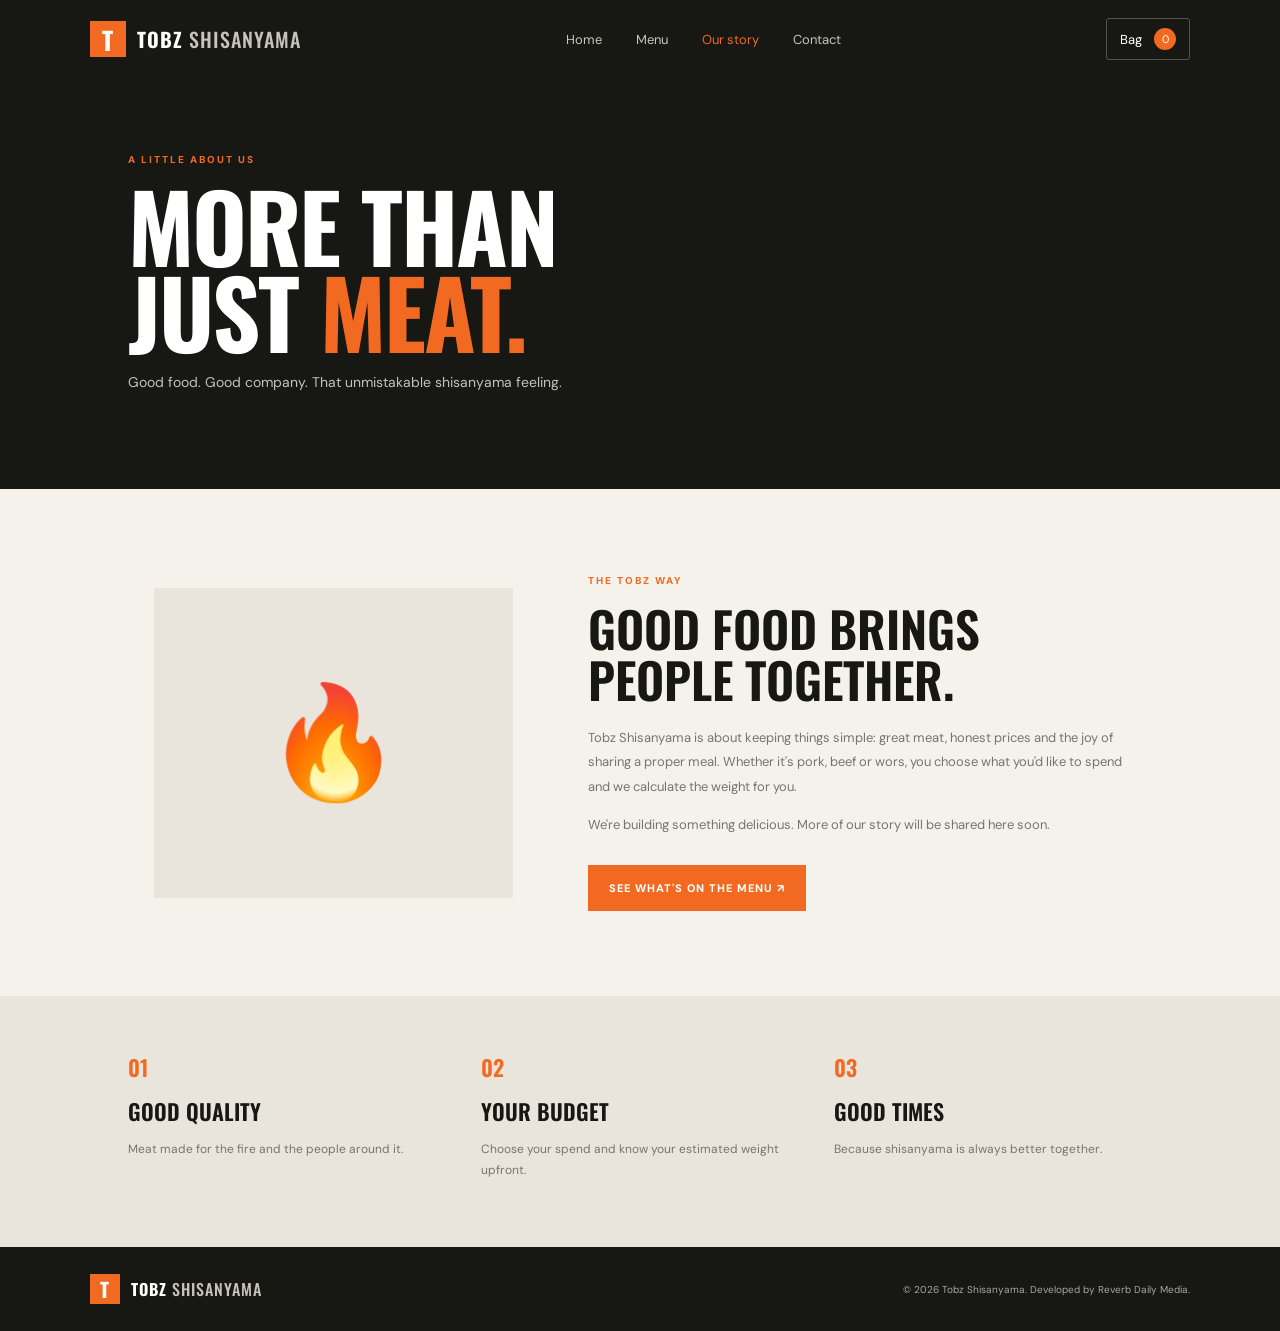
==== commit 6b7a19b0: "Add Reverb Daily Media footer credit" ====
--- a/about.html
+++ b/about.html
@@ -1,7 +1,7 @@
 <!DOCTYPE html><html lang="en"><head><meta charset="UTF-8"><meta name="viewport" content="width=device-width, initial-scale=1.0"><meta name="theme-color" content="#171714"><title>Our Story | Tobz Shisanyama</title><link rel="preconnect" href="https://fonts.googleapis.com"><link rel="preconnect" href="https://fonts.gstatic.com" crossorigin><link href="https://fonts.googleapis.com/css2?family=DM+Sans:wght@400;500;600;700;800&family=Oswald:wght@500;600;700&display=swap" rel="stylesheet"><link rel="stylesheet" href="style.css">
   <link rel="manifest" href="./manifest.json">
-  <link rel="icon" type="image/png" sizes="192x192" href="./icons/icon-192.png">
-  <link rel="apple-touch-icon" href="./icons/icon-192.png">
+  <link rel="icon" type="image/svg+xml" sizes="any" href="./icons/icon-192.svg">
+  <link rel="apple-touch-icon" href="./icons/icon-192.svg">
   <meta name="apple-mobile-web-app-capable" content="yes">
   <meta name="apple-mobile-web-app-status-bar-style" content="black-translucent">
   <meta name="apple-mobile-web-app-title" content="Tobz Shisanyama">
@@ -10,7 +10,7 @@
 </head><body>
 <header class="site-header"><a class="brand" href="index.html"><span class="brand-mark">T</span><span>TOBZ<span class="brand-light"> SHISANYAMA</span></span></a><nav class="desktop-nav"><a href="index.html">Home</a><a href="menu.html">Menu</a><a class="active" href="about.html">Our story</a><a href="contact.html">Contact</a></nav><button class="cart-trigger" id="open-cart"><span>Bag</span><span class="cart-count" id="cart-count">0</span></button></header>
 <main><section class="page-hero"><p class="eyebrow">A LITTLE ABOUT US</p><h1>MORE THAN<br>JUST <em>MEAT.</em></h1><p>Good food. Good company. That unmistakable shisanyama feeling.</p></section><section class="story-content"><div class="story-art">🔥</div><div><p class="eyebrow">THE TOBZ WAY</p><h2>GOOD FOOD BRINGS<br>PEOPLE TOGETHER.</h2><p>Tobz Shisanyama is about keeping things simple: great meat, honest prices and the joy of sharing a proper meal. Whether it's pork, beef or wors, you choose what you'd like to spend and we calculate the weight for you.</p><p>We're building something delicious. More of our story will be shared here soon.</p><a class="primary-button" href="menu.html">SEE WHAT'S ON THE MENU ↗</a></div></section><section class="values-row"><div><span>01</span><h3>GOOD QUALITY</h3><p>Meat made for the fire and the people around it.</p></div><div><span>02</span><h3>YOUR BUDGET</h3><p>Choose your spend and know your estimated weight upfront.</p></div><div><span>03</span><h3>GOOD TIMES</h3><p>Because shisanyama is always better together.</p></div></section></main>
-<footer><a class="brand footer-brand" href="index.html"><span class="brand-mark">T</span><span>TOBZ<span class="brand-light"> SHISANYAMA</span></span></a><span>© <span class="year"></span> Tobz Shisanyama.</span></footer><nav class="mobile-nav"><a href="index.html"><span>⌂</span>Home</a><a href="menu.html"><span>☷</span>Menu</a><button id="mobile-cart"><span>▣</span>Bag <i id="mobile-cart-count">0</i></button><a class="selected" href="about.html"><span>✦</span>About</a><a href="contact.html"><span>⌖</span>Contact</a></nav>
+<footer><a class="brand footer-brand" href="index.html"><span class="brand-mark">T</span><span>TOBZ<span class="brand-light"> SHISANYAMA</span></span></a><span>© <span class="year"></span> Tobz Shisanyama. Developed by Reverb Daily Media.</span></footer><nav class="mobile-nav"><a href="index.html"><span>⌂</span>Home</a><a href="menu.html"><span>☷</span>Menu</a><button id="mobile-cart"><span>▣</span>Bag <i id="mobile-cart-count">0</i></button><a class="selected" href="about.html"><span>✦</span>About</a><a href="contact.html"><span>⌖</span>Contact</a></nav>
 <div class="cart-overlay" id="cart-overlay" aria-hidden="true"><aside class="cart-panel" role="dialog" aria-modal="true" aria-labelledby="cart-title"><div class="cart-header"><div><p class="eyebrow">YOUR ORDER</p><h2 id="cart-title">YOUR BAG</h2></div><button class="close-cart" id="close-cart">×</button></div><div class="cart-items" id="cart-items"></div><div class="cart-footer"><div class="cart-total"><span>Subtotal</span><strong id="cart-total">R0.00</strong></div><p class="cart-note">Delivery fees, if applicable, will be confirmed separately.</p><button class="checkout-button" id="checkout-button" disabled>CHECKOUT COMING SOON</button></div></aside></div><script src="script.js"></script>
 <script>
 if ("serviceWorker" in navigator) {
--- a/style.css
+++ b/style.css
@@ -1,4 +1,4 @@
-:root{--ink:#171714;--paper:#f5f2eb;--orange:#f26a21;--muted:#77756f;--line:#dedbd3;--white:#fff;--font:'DM Sans',sans-serif;--display:'Oswald',sans-serif}*{box-sizing:border-box}html{scroll-behavior:smooth;scroll-padding-top:90px}body{margin:0;background:var(--paper);color:var(--ink);font-family:var(--font)}a{color:inherit;text-decoration:none}button,input{font:inherit}button{cursor:pointer}.site-header{height:78px;padding:0 7%;display:flex;align-items:center;justify-content:space-between;background:var(--ink);color:white;position:sticky;top:0;z-index:5}.brand{display:flex;align-items:center;gap:11px;font-family:var(--display);font-size:20px;font-weight:700;letter-spacing:1px}.brand-mark{display:grid;place-items:center;width:36px;height:36px;background:var(--orange);color:white;font-size:25px}.brand-light{font-weight:500;color:#c6c3bb}.desktop-nav{display:flex;gap:34px;color:#c9c6bd;font-size:13px}.desktop-nav a:hover,.desktop-nav a.active{color:var(--orange)}.cart-trigger{display:flex;align-items:center;gap:12px;border:1px solid #55534d;background:transparent;color:white;border-radius:3px;padding:9px 13px;font-size:13px}.cart-count{display:grid;place-items:center;min-width:22px;height:22px;padding:0 5px;border-radius:50px;background:var(--orange);font-size:11px}.hero{position:relative;min-height:570px;background:var(--ink);color:white;padding:78px 10% 75px;display:grid;grid-template-columns:1fr 1fr;align-items:center;gap:5%;overflow:hidden}.hero-copy{position:relative;z-index:1}.eyebrow{font-size:10px;font-weight:800;letter-spacing:2px;color:var(--orange);margin:0 0 16px}.eyebrow span{display:inline-block;width:23px;height:2px;background:var(--orange);vertical-align:middle;margin-right:8px}.hero h1,.page-hero h1{font:700 clamp(65px,8vw,108px)/.91 var(--display);letter-spacing:-2px;margin:0 0 25px}.hero h1 em,.page-hero h1 em{font-style:normal;color:var(--orange)}.hero-description{max-width:430px;color:#c4c1b9;font-size:14px;line-height:1.8;margin-bottom:28px}.primary-button{display:inline-flex;align-items:center;gap:24px;background:var(--orange);color:white;padding:16px 21px;font-size:11px;font-weight:800;letter-spacing:1px;border:0;transition:.2s}.primary-button:hover,.add-button:hover{background:#d9530e;transform:translateY(-2px)}.hero-note{margin-top:38px;color:#aaa79e;font-size:9px;letter-spacing:1.5px}.hero-visual{position:relative;min-height:340px;display:grid;place-items:center}.hero-image-placeholder{width:100%;height:340px;background:linear-gradient(140deg,#39352d,#24231e);border:1px solid #49453c;display:flex;flex-direction:column;align-items:center;justify-content:center;gap:15px;color:#aaa69b;font-size:9px;letter-spacing:2px;text-align:center}.placeholder-icon{font-size:65px}.hero-stamp{position:absolute;bottom:5px;left:-25px;width:100px;height:100px;background:var(--orange);border-radius:50%;display:flex;flex-direction:column;align-items:center;justify-content:center;transform:rotate(-12deg)}.hero-stamp strong{font:700 29px var(--display)}.hero-stamp span{font-size:8px;line-height:1.3;letter-spacing:1px;text-align:center}.hero-bottom{position:absolute;bottom:20px;left:10%;font:600 11px var(--display);letter-spacing:2px;color:#8b887e}.hero-bottom span{color:var(--orange);padding:0 9px}.home-intro{padding:68px 10%;display:flex;align-items:center;justify-content:space-between;gap:45px}.home-intro h2,.section-heading h2,.about-section h2,.contact-strip h2,.story-content h2{font:600 clamp(34px,4vw,49px)/1.05 var(--display);margin:0}.home-intro>p{max-width:420px;font-size:13px;line-height:1.8;color:var(--muted)}.quick-menu{padding:45px 10% 90px}.section-heading{display:flex;justify-content:space-between;align-items:end}.text-link{font-size:11px;font-weight:800;color:var(--orange);letter-spacing:1px}.quick-grid{display:grid;grid-template-columns:repeat(3,1fr);gap:18px;margin-top:30px}.quick-card{position:relative;background:#e9e5dc;padding:28px;min-height:205px;display:flex;flex-direction:column;align-items:flex-start;justify-content:flex-end;transition:.2s}.quick-card:hover{transform:translateY(-4px);background:#e2dcd0}.quick-emoji{position:absolute;top:20px;right:22px;font-size:40px}.quick-type{font-size:10px;font-weight:800;letter-spacing:2px;color:var(--orange)}.quick-card strong{font:600 32px var(--display);margin-top:7px}.quick-card strong small{font:400 12px var(--font);color:var(--muted)}.quick-arrow{position:absolute;bottom:25px;right:25px;font-size:22px}.contact-strip{padding:70px 10%;display:flex;justify-content:space-between;align-items:center;gap:20px}.contact-strip .eyebrow{margin-bottom:12px}footer{background:var(--ink);color:#aaa79e;padding:27px 7%;display:flex;justify-content:space-between;align-items:center;font-size:10px}.footer-brand{color:white;font-size:16px}.footer-brand .brand-mark{width:30px;height:30px;font-size:20px}.page-hero{background:var(--ink);color:white;padding:75px 10% 80px}.page-hero h1{font-size:clamp(60px,8vw,94px);margin-bottom:18px}.page-hero>p:last-child{max-width:540px;color:#c4c1b9;font-size:14px;line-height:1.7}.menu-section{padding:55px 10% 90px}.price-explainer{display:flex;align-items:center;gap:17px;background:#e9e5dc;padding:20px 23px;margin-bottom:28px}.explainer-icon{display:grid;place-items:center;flex:0 0 42px;height:42px;background:var(--orange);color:white;font-size:26px}.price-explainer strong{font:600 19px var(--display)}.price-explainer p{font-size:11px;color:var(--muted);margin:5px 0 0}.category-tabs{display:flex;gap:8px;margin:28px 0}.category-tab{border:1px solid var(--line);background:transparent;padding:10px 19px;font-size:11px;font-weight:700;color:#68665f;border-radius:2px}.category-tab.active,.category-tab:hover{background:var(--ink);border-color:var(--ink);color:white}.product-grid{display:grid;grid-template-columns:repeat(3,1fr);gap:20px}.product-card{background:white;border:1px solid #e9e6df;min-width:0;scroll-margin-top:95px}.product-image-placeholder{height:205px;background:#e9e5dc;display:flex;flex-direction:column;justify-content:center;align-items:center;gap:10px;color:#aaa397}.product-image-placeholder span{font-size:48px}.product-image-placeholder small{font-size:8px;letter-spacing:2px}.product-info{padding:20px}.product-category{font-size:9px;font-weight:800;letter-spacing:1.7px;color:var(--orange)}.product-info h3{font:600 25px var(--display);margin:7px 0}.product-price{font-size:13px;font-weight:800;margin:0 0 20px}.product-price span{font-weight:400;color:var(--muted)}.amount-label{display:block;font-size:9px;font-weight:800;letter-spacing:1px;color:#77756f}.amount-input-wrap{height:47px;margin-top:9px;border:1px solid var(--line);display:flex;align-items:center;background:#fff}.amount-input-wrap b{padding-left:13px;color:var(--orange);font-size:15px}.amount-input-wrap input{width:100%;height:100%;border:0;outline:0;padding:0 12px;font-size:16px;font-weight:700;color:var(--ink);background:transparent}.amount-input-wrap:focus-within{border-color:var(--orange)}.weight-result{display:flex;justify-content:space-between;align-items:center;padding:14px 0;border-bottom:1px solid var(--line);margin-bottom:15px}.weight-result span{font-size:9px;font-weight:800;letter-spacing:1px;color:var(--muted)}.weight-result strong{font:600 22px var(--display)}.add-button{width:100%;display:flex;justify-content:space-between;align-items:center;background:var(--ink);color:white;border:0;padding:14px 16px;font-size:10px;font-weight:800;letter-spacing:1px;transition:.2s}.add-button span{font-size:17px}.menu-footnote{font-size:10px;color:var(--muted);margin-top:23px}.story-content{padding:85px 12%;display:grid;grid-template-columns:.8fr 1.2fr;gap:75px;align-items:center}.story-art{min-height:310px;background:#e9e5dc;display:grid;place-items:center;font-size:110px}.story-content h2{margin-bottom:20px}.story-content p:not(.eyebrow){font-size:13px;line-height:1.9;color:var(--muted)}.story-content .primary-button{margin-top:15px}.values-row{background:#e9e5dc;padding:55px 10%;display:grid;grid-template-columns:repeat(3,1fr);gap:35px}.values-row span{color:var(--orange);font:600 22px var(--display)}.values-row h3{font:600 22px var(--display);margin:12px 0 5px}.values-row p{font-size:12px;color:var(--muted);line-height:1.7}.contact-content{padding:65px 10% 85px;display:grid;grid-template-columns:repeat(3,1fr);gap:18px}.contact-card{background:#e9e5dc;padding:27px;min-height:225px}.contact-icon{font-size:27px;color:var(--orange)}.contact-card .eyebrow{margin:17px 0 8px}.contact-card h2{font:600 23px var(--display);margin:0}.contact-card p:last-child{font-size:12px;color:var(--muted);line-height:1.6}.mobile-nav{display:none}.cart-overlay{position:fixed;inset:0;background:#0009;z-index:20;display:flex;justify-content:flex-end;opacity:0;visibility:hidden;transition:.25s}.cart-overlay.open{opacity:1;visibility:visible}.cart-panel{background:var(--paper);width:min(450px,100%);height:100%;padding:27px;display:flex;flex-direction:column;transform:translateX(100%);transition:.25s}.cart-overlay.open .cart-panel{transform:translateX(0)}.cart-header{display:flex;justify-content:space-between;align-items:center;border-bottom:1px solid var(--line);padding-bottom:18px}.cart-header .eyebrow{margin-bottom:7px}.cart-header h2{font:600 29px var(--display);margin:0}.close-cart{font-size:30px;border:0;background:none}.cart-items{flex:1;overflow:auto;padding:12px 0}.empty-cart{text-align:center;padding:65px 10px;color:var(--muted)}.empty-cart span{font-size:40px}.empty-cart h3{color:var(--ink);font:600 23px var(--display)}.empty-cart p{font-size:12px}.cart-footer{border-top:1px solid var(--line);padding-top:18px}.cart-total{display:flex;justify-content:space-between;font-size:14px}.cart-total strong{font-size:18px}.cart-note{font-size:10px;color:var(--muted);line-height:1.5}.checkout-button{width:100%;padding:16px;background:var(--ink);color:white;border:0;font-size:11px;font-weight:800;letter-spacing:1px}.checkout-button:disabled{opacity:.4;cursor:not-allowed}.cart-line{display:flex;justify-content:space-between;gap:12px;padding:15px 0;border-bottom:1px solid var(--line)}.cart-line h4{margin:0 0 5px;font:600 19px var(--display)}.cart-line p{font-size:11px;color:var(--muted);margin:0}.cart-line input{width:82px;padding:8px;border:1px solid var(--line);background:white}.remove-item{border:0;background:none;color:#b64b25;font-size:11px;padding:9px 0}.cart-line-price{font-weight:800;color:var(--ink);margin-top:5px!important}.sr-only{position:absolute;width:1px;height:1px;padding:0;margin:-1px;overflow:hidden;clip:rect(0,0,0,0);white-space:nowrap;border:0}
+:root{--ink:#171714;--paper:#f5f2eb;--orange:#f26a21;--muted:#77756f;--line:#dedbd3;--white:#fff;--font:'DM Sans',sans-serif;--display:'Oswald',sans-serif}*{box-sizing:border-box}html{scroll-behavior:smooth;scroll-padding-top:90px}body{margin:0;background:var(--paper);color:var(--ink);font-family:var(--font)}a{color:inherit;text-decoration:none}button,input{font:inherit}button{cursor:pointer}.site-header{height:78px;padding:0 7%;display:flex;align-items:center;justify-content:space-between;background:var(--ink);color:white;position:sticky;top:0;z-index:5}.brand{display:flex;align-items:center;gap:11px;font-family:var(--display);font-size:20px;font-weight:700;letter-spacing:1px}.brand-mark{display:grid;place-items:center;width:36px;height:36px;background:var(--orange);color:white;font-size:25px}.brand-light{font-weight:500;color:#c6c3bb}.desktop-nav{display:flex;gap:34px;color:#c9c6bd;font-size:13px}.desktop-nav a:hover,.desktop-nav a.active{color:var(--orange)}.cart-trigger{display:flex;align-items:center;gap:12px;border:1px solid #55534d;background:transparent;color:white;border-radius:3px;padding:9px 13px;font-size:13px}.cart-count{display:grid;place-items:center;min-width:22px;height:22px;padding:0 5px;border-radius:50px;background:var(--orange);font-size:11px}.hero{position:relative;min-height:570px;background:var(--ink);color:white;padding:78px 10% 75px;display:grid;grid-template-columns:1fr 1fr;align-items:center;gap:5%;overflow:hidden}.hero-copy{position:relative;z-index:1}.eyebrow{font-size:10px;font-weight:800;letter-spacing:2px;color:var(--orange);margin:0 0 16px}.eyebrow span{display:inline-block;width:23px;height:2px;background:var(--orange);vertical-align:middle;margin-right:8px}.hero h1,.page-hero h1{font:700 clamp(65px,8vw,108px)/.91 var(--display);letter-spacing:-2px;margin:0 0 25px}.hero h1 em,.page-hero h1 em{font-style:normal;color:var(--orange)}.hero-description{max-width:430px;color:#c4c1b9;font-size:14px;line-height:1.8;margin-bottom:28px}.primary-button{display:inline-flex;align-items:center;gap:24px;background:var(--orange);color:white;padding:16px 21px;font-size:11px;font-weight:800;letter-spacing:1px;border:0;transition:.2s}.primary-button:hover,.add-button:hover{background:#d9530e;transform:translateY(-2px)}.hero-note{margin-top:38px;color:#aaa79e;font-size:9px;letter-spacing:1.5px}.hero-visual{position:relative;min-height:340px;display:grid;place-items:center}.hero-image-placeholder{width:100%;height:340px;background:linear-gradient(140deg,#39352d,#24231e);border:1px solid #49453c;display:flex;flex-direction:column;align-items:center;justify-content:center;gap:15px;color:#aaa69b;font-size:9px;letter-spacing:2px;text-align:center}.placeholder-icon{font-size:65px}.hero-stamp{position:absolute;bottom:5px;left:-25px;width:100px;height:100px;background:var(--orange);border-radius:50%;display:flex;flex-direction:column;align-items:center;justify-content:center;transform:rotate(-12deg)}.hero-stamp strong{font:700 29px var(--display)}.hero-stamp span{font-size:8px;line-height:1.3;letter-spacing:1px;text-align:center}.hero-bottom{position:absolute;bottom:20px;left:10%;font:600 11px var(--display);letter-spacing:2px;color:#8b887e}.hero-bottom span{color:var(--orange);padding:0 9px}.home-intro{padding:68px 10%;display:flex;align-items:center;justify-content:space-between;gap:45px}.home-intro h2,.section-heading h2,.about-section h2,.contact-strip h2,.story-content h2{font:600 clamp(34px,4vw,49px)/1.05 var(--display);margin:0}.home-intro>p{max-width:420px;font-size:13px;line-height:1.8;color:var(--muted)}.quick-menu{padding:45px 10% 90px}.section-heading{display:flex;justify-content:space-between;align-items:end}.text-link{font-size:11px;font-weight:800;color:var(--orange);letter-spacing:1px}.quick-grid{display:grid;grid-template-columns:repeat(3,1fr);gap:18px;margin-top:30px}.quick-card{position:relative;background:#e9e5dc;padding:28px;min-height:205px;display:flex;flex-direction:column;align-items:flex-start;justify-content:flex-end;transition:.2s}.quick-card:hover{transform:translateY(-4px);background:#e2dcd0}.quick-meat-image{position:absolute;top:16px;right:18px;width:112px;height:112px;object-fit:contain}.quick-type{font-size:10px;font-weight:800;letter-spacing:2px;color:var(--orange)}.quick-card strong{font:600 32px var(--display);margin-top:7px}.quick-card strong small{font:400 12px var(--font);color:var(--muted)}.quick-arrow{position:absolute;bottom:25px;right:25px;font-size:22px}.contact-strip{padding:70px 10%;display:flex;justify-content:space-between;align-items:center;gap:20px}.contact-strip .eyebrow{margin-bottom:12px}footer{background:var(--ink);color:#aaa79e;padding:27px 7%;display:flex;justify-content:space-between;align-items:center;font-size:10px}.footer-brand{color:white;font-size:16px}.footer-brand .brand-mark{width:30px;height:30px;font-size:20px}.page-hero{background:var(--ink);color:white;padding:75px 10% 80px}.page-hero h1{font-size:clamp(60px,8vw,94px);margin-bottom:18px}.page-hero>p:last-child{max-width:540px;color:#c4c1b9;font-size:14px;line-height:1.7}.menu-section{padding:55px 10% 90px}.price-explainer{display:flex;align-items:center;gap:17px;background:#e9e5dc;padding:20px 23px;margin-bottom:28px}.explainer-icon{display:grid;place-items:center;flex:0 0 42px;height:42px;background:var(--orange);color:white;font-size:26px}.price-explainer strong{font:600 19px var(--display)}.price-explainer p{font-size:11px;color:var(--muted);margin:5px 0 0}.category-tabs{display:flex;gap:8px;margin:28px 0}.category-tab{border:1px solid var(--line);background:transparent;padding:10px 19px;font-size:11px;font-weight:700;color:#68665f;border-radius:2px}.category-tab.active,.category-tab:hover{background:var(--ink);border-color:var(--ink);color:white}.product-grid{display:grid;grid-template-columns:repeat(3,1fr);gap:20px}.product-card{background:white;border:1px solid #e9e6df;min-width:0;scroll-margin-top:95px}.product-image-placeholder{height:205px;background:#e9e5dc;display:flex;flex-direction:column;justify-content:center;align-items:center;gap:10px;color:#aaa397}.product-image-placeholder img{width:100%;height:100%;padding:12px;object-fit:contain}.product-info{padding:20px}.product-category{font-size:9px;font-weight:800;letter-spacing:1.7px;color:var(--orange)}.product-info h3{font:600 25px var(--display);margin:7px 0}.product-price{font-size:13px;font-weight:800;margin:0 0 20px}.product-price span{font-weight:400;color:var(--muted)}.amount-label{display:block;font-size:9px;font-weight:800;letter-spacing:1px;color:#77756f}.amount-input-wrap{height:47px;margin-top:9px;border:1px solid var(--line);display:flex;align-items:center;background:#fff}.amount-input-wrap b{padding-left:13px;color:var(--orange);font-size:15px}.amount-input-wrap input{width:100%;height:100%;border:0;outline:0;padding:0 12px;font-size:16px;font-weight:700;color:var(--ink);background:transparent}.amount-input-wrap:focus-within{border-color:var(--orange)}.weight-result{display:flex;justify-content:space-between;align-items:center;padding:14px 0;border-bottom:1px solid var(--line);margin-bottom:15px}.weight-result span{font-size:9px;font-weight:800;letter-spacing:1px;color:var(--muted)}.weight-result strong{font:600 22px var(--display)}.add-button{width:100%;display:flex;justify-content:space-between;align-items:center;background:var(--ink);color:white;border:0;padding:14px 16px;font-size:10px;font-weight:800;letter-spacing:1px;transition:.2s}.add-button span{font-size:17px}.menu-footnote{font-size:10px;color:var(--muted);margin-top:23px}.story-content{padding:85px 12%;display:grid;grid-template-columns:.8fr 1.2fr;gap:75px;align-items:center}.story-art{min-height:310px;background:#e9e5dc;display:grid;place-items:center;font-size:110px}.story-content h2{margin-bottom:20px}.story-content p:not(.eyebrow){font-size:13px;line-height:1.9;color:var(--muted)}.story-content .primary-button{margin-top:15px}.values-row{background:#e9e5dc;padding:55px 10%;display:grid;grid-template-columns:repeat(3,1fr);gap:35px}.values-row span{color:var(--orange);font:600 22px var(--display)}.values-row h3{font:600 22px var(--display);margin:12px 0 5px}.values-row p{font-size:12px;color:var(--muted);line-height:1.7}.contact-content{padding:65px 10% 85px;display:grid;grid-template-columns:repeat(3,1fr);gap:18px}.contact-card{background:#e9e5dc;padding:27px;min-height:225px}.contact-icon{font-size:27px;color:var(--orange)}.contact-card .eyebrow{margin:17px 0 8px}.contact-card h2{font:600 23px var(--display);margin:0}.contact-card p:last-child{font-size:12px;color:var(--muted);line-height:1.6}.mobile-nav{display:none}.cart-overlay{position:fixed;inset:0;background:#0009;z-index:20;display:flex;justify-content:flex-end;opacity:0;visibility:hidden;transition:.25s}.cart-overlay.open{opacity:1;visibility:visible}.cart-panel{background:var(--paper);width:min(450px,100%);height:100%;padding:27px;display:flex;flex-direction:column;transform:translateX(100%);transition:.25s}.cart-overlay.open .cart-panel{transform:translateX(0)}.cart-header{display:flex;justify-content:space-between;align-items:center;border-bottom:1px solid var(--line);padding-bottom:18px}.cart-header .eyebrow{margin-bottom:7px}.cart-header h2{font:600 29px var(--display);margin:0}.close-cart{font-size:30px;border:0;background:none}.cart-items{flex:1;overflow:auto;padding:12px 0}.empty-cart{text-align:center;padding:65px 10px;color:var(--muted)}.empty-cart span{font-size:40px}.empty-cart h3{color:var(--ink);font:600 23px var(--display)}.empty-cart p{font-size:12px}.cart-footer{border-top:1px solid var(--line);padding-top:18px}.cart-total{display:flex;justify-content:space-between;font-size:14px}.cart-total strong{font-size:18px}.cart-note{font-size:10px;color:var(--muted);line-height:1.5}.checkout-button{width:100%;padding:16px;background:var(--ink);color:white;border:0;font-size:11px;font-weight:800;letter-spacing:1px}.checkout-button:disabled{opacity:.4;cursor:not-allowed}.cart-line{display:flex;justify-content:space-between;gap:12px;padding:15px 0;border-bottom:1px solid var(--line)}.cart-line h4{margin:0 0 5px;font:600 19px var(--display)}.cart-line p{font-size:11px;color:var(--muted);margin:0}.cart-line input{width:82px;padding:8px;border:1px solid var(--line);background:white}.remove-item{border:0;background:none;color:#b64b25;font-size:11px;padding:9px 0}.cart-line-price{font-weight:800;color:var(--ink);margin-top:5px!important}.sr-only{position:absolute;width:1px;height:1px;padding:0;margin:-1px;overflow:hidden;clip:rect(0,0,0,0);white-space:nowrap;border:0}
 @media(max-width:800px){.site-header{height:68px;padding:0 5%}.brand{font-size:16px}.desktop-nav{gap:16px;font-size:11px}.hero{padding:65px 7% 75px;min-height:auto}.hero h1{font-size:75px}.hero-visual,.hero-image-placeholder{min-height:270px;height:270px}.home-intro{padding:55px 7%;gap:25px}.quick-menu{padding:40px 7% 65px}.menu-section{padding:42px 6% 75px}.product-grid{grid-template-columns:repeat(2,1fr)}.product-image-placeholder{height:170px}.story-content{padding:60px 7%;gap:35px}.contact-content{padding:50px 7%;gap:12px}.contact-card{padding:20px}.values-row{padding:45px 7%;gap:20px}}
 @media(max-width:600px){body{padding-bottom:68px}.site-header{height:64px;padding:0 5%}.brand{font-size:16px}.brand-light{display:none}.desktop-nav{display:none}.cart-trigger{padding:7px 10px}.hero{grid-template-columns:1fr;padding:55px 7% 76px;gap:30px}.hero h1{font-size:73px}.hero-description{font-size:13px}.hero-visual,.hero-image-placeholder{height:235px;min-height:235px}.hero-stamp{width:82px;height:82px;left:-9px}.hero-bottom{left:7%;font-size:9px}.home-intro{padding:48px 7%;display:block}.home-intro h2,.section-heading h2{font-size:37px}.home-intro>p{margin-top:16px}.quick-menu{padding:35px 6% 55px}.section-heading{align-items:flex-start;gap:15px;flex-direction:column}.quick-grid{grid-template-columns:1fr;gap:10px}.quick-card{min-height:155px}.contact-strip{padding:50px 7%;align-items:flex-start;flex-direction:column}.contact-strip h2{font-size:35px}.page-hero{padding:58px 7% 60px}.page-hero h1{font-size:68px}.menu-section{padding:30px 5% 55px}.price-explainer{padding:15px;align-items:flex-start}.price-explainer strong{font-size:16px}.category-tabs{overflow-x:auto;white-space:nowrap}.category-tab{flex:0 0 auto}.product-grid{grid-template-columns:1fr;gap:15px}.product-image-placeholder{height:200px}.product-info{padding:19px}.story-content{padding:48px 7%;grid-template-columns:1fr;gap:28px}.story-art{min-height:180px;font-size:80px}.values-row{padding:40px 8%;grid-template-columns:1fr;gap:22px}.values-row h3{margin:6px 0}.contact-content{padding:35px 6% 50px;grid-template-columns:1fr}.contact-card{min-height:160px}.mobile-nav{position:fixed;bottom:0;left:0;right:0;height:66px;z-index:9;background:#fff;border-top:1px solid var(--line);display:flex;justify-content:space-around;align-items:center;padding:4px 5px calc(4px + env(safe-area-inset-bottom));box-shadow:0 -4px 18px #1717140c}.mobile-nav a,.mobile-nav button{position:relative;display:flex;flex:1;flex-direction:column;align-items:center;justify-content:center;gap:3px;background:none;border:0;color:#89867e;font-size:9px;font-weight:700}.mobile-nav a span,.mobile-nav button span{font-size:19px;line-height:1.1}.mobile-nav .selected{color:var(--orange)}.mobile-nav i{position:absolute;top:0;right:calc(50% - 21px);font-style:normal;font-size:8px;min-width:15px;height:15px;border-radius:50%;background:var(--orange);color:white;display:grid;place-items:center}.cart-panel{padding:22px}.footer-brand{font-size:15px}footer{padding:24px 6%;gap:12px;align-items:flex-start;flex-direction:column}}
 
